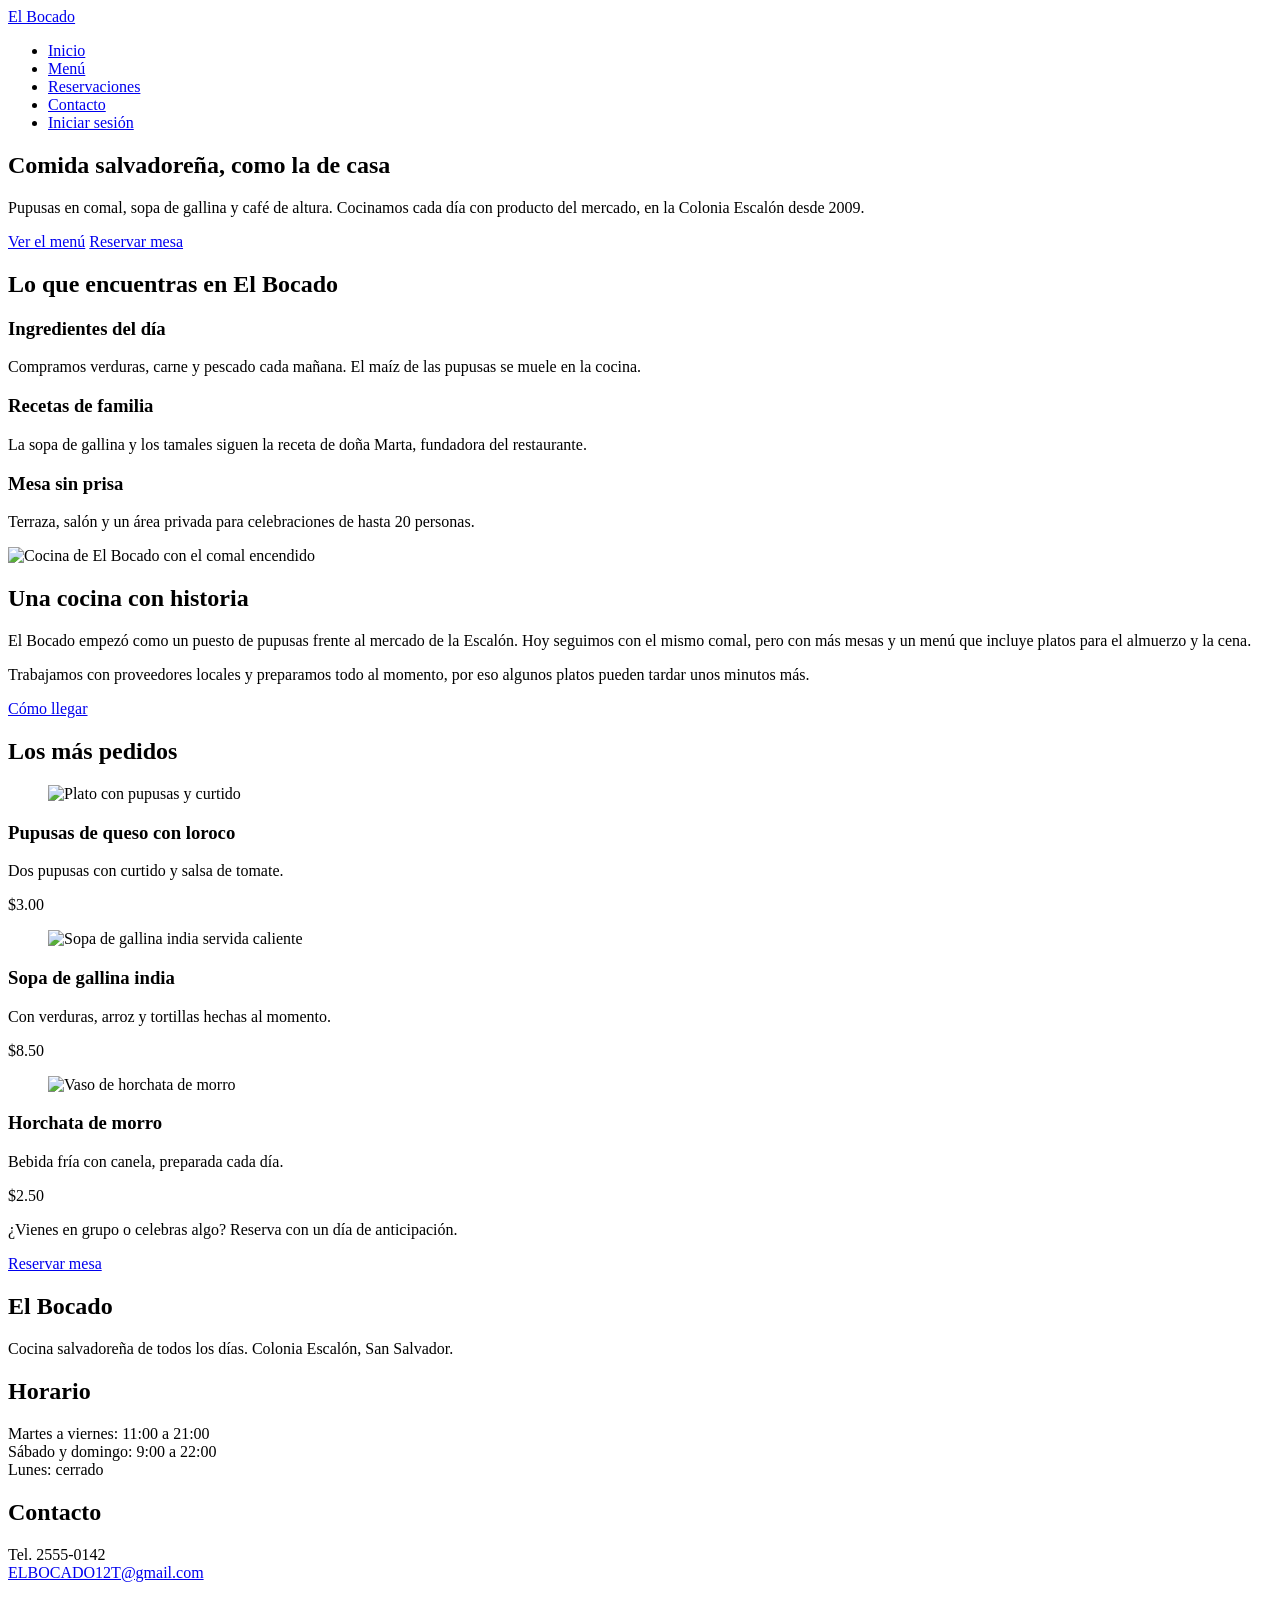
==== index.html @ 6fcf1bcb "Add files via upload" ====
<!DOCTYPE html>
<html lang="es">
<head>
  <meta charset="UTF-8">
  <meta name="viewport" content="width=device-width, initial-scale=1.0">
  <title>Cocina salvadoreña en San Salvador | El Bocado</title>
  <meta name="description" content="El Bocado: comida salvadoreña casera en la Colonia Escalón, San Salvador.">
  <link rel="preconnect" href="https://fonts.googleapis.com">
  <link rel="preconnect" href="https://fonts.gstatic.com" crossorigin>
  <link href="https://fonts.googleapis.com/css2?family=Bree+Serif&family=Nunito+Sans:wght@400;600;700&display=swap" rel="stylesheet">
  <link rel="stylesheet" href="css/estilos.css">
</head>
<body>
  <header class="cabecera">
    <div class="contenedor cabecera__interior">
      <a class="logo" href="index.html">El Bocado</a>
      <nav aria-label="Navegación principal">
        <ul class="menu-nav">
        <li><a href="index.html" class="active" aria-current="page">Inicio</a></li>
        <li><a href="menu.html">Menú</a></li>
        <li><a href="reservaciones.html">Reservaciones</a></li>
        <li><a href="contacto.html">Contacto</a></li>
        <li><a href="login.html" class="nav-login">Iniciar sesión</a></li>
        </ul>
      </nav>
    </div>
  </header>

  <main>
    <section class="hero">
      <div class="contenedor hero__texto">
        <h1>Comida salvadoreña, como la de casa</h1>
        <p>Pupusas en comal, sopa de gallina y café de altura. Cocinamos cada día con producto del mercado, en la Colonia Escalón desde 2009.</p>
        <div class="botones">
          <a class="btn" href="menu.html">Ver el menú</a>
          <a class="btn btn--blanco" href="reservaciones.html">Reservar mesa</a>
        </div>
      </div>
    </section>

    <section class="seccion">
      <div class="contenedor">
        <h2 class="seccion__titulo">Lo que encuentras en El Bocado</h2>
        <div class="rejilla rejilla--3">
          <article class="bloque">
            <h3>Ingredientes del día</h3>
            <p>Compramos verduras, carne y pescado cada mañana. El maíz de las pupusas se muele en la cocina.</p>
          </article>
          <article class="bloque">
            <h3>Recetas de familia</h3>
            <p>La sopa de gallina y los tamales siguen la receta de doña Marta, fundadora del restaurante.</p>
          </article>
          <article class="bloque">
            <h3>Mesa sin prisa</h3>
            <p>Terraza, salón y un área privada para celebraciones de hasta 20 personas.</p>
          </article>
        </div>
      </div>
    </section>

    <section class="seccion seccion--gris">
      <div class="contenedor dos-col">
        <img class="foto-redonda" src="img/nosotros.jpg" alt="Cocina de El Bocado con el comal encendido" width="800" height="600">
        <article>
          <h2>Una cocina con historia</h2>
          <p>El Bocado empezó como un puesto de pupusas frente al mercado de la Escalón. Hoy seguimos con el mismo comal, pero con más mesas y un menú que incluye platos para el almuerzo y la cena.</p>
          <p>Trabajamos con proveedores locales y preparamos todo al momento, por eso algunos platos pueden tardar unos minutos más.</p>
          <a class="btn btn--contorno" href="contacto.html">Cómo llegar</a>
        </article>
      </div>
    </section>

    <section class="seccion">
      <div class="contenedor">
        <h2 class="seccion__titulo">Los más pedidos</h2>
        <div class="rejilla rejilla--3">
          <article class="tarjeta">
            <figure class="tarjeta__foto"><img src="img/pupusas.jpg" alt="Plato con pupusas y curtido" loading="lazy" width="800" height="600"></figure>
            <div class="tarjeta__cuerpo">
              <h3>Pupusas de queso con loroco</h3>
              <p>Dos pupusas con curtido y salsa de tomate.</p>
              <p class="precio">$3.00</p>
            </div>
          </article>
          <article class="tarjeta">
            <figure class="tarjeta__foto"><img src="img/sopa-gallina.jpg" alt="Sopa de gallina india servida caliente" loading="lazy" width="800" height="600"></figure>
            <div class="tarjeta__cuerpo">
              <h3>Sopa de gallina india</h3>
              <p>Con verduras, arroz y tortillas hechas al momento.</p>
              <p class="precio">$8.50</p>
            </div>
          </article>
          <article class="tarjeta">
            <figure class="tarjeta__foto"><img src="img/horchata.jpg" alt="Vaso de horchata de morro" loading="lazy" width="800" height="600"></figure>
            <div class="tarjeta__cuerpo">
              <h3>Horchata de morro</h3>
              <p>Bebida fría con canela, preparada cada día.</p>
              <p class="precio">$2.50</p>
            </div>
          </article>
        </div>
      </div>
    </section>

    <aside class="franja">
      <div class="contenedor franja__interior">
        <p>¿Vienes en grupo o celebras algo? Reserva con un día de anticipación.</p>
        <a class="btn btn--blanco" href="reservaciones.html">Reservar mesa</a>
      </div>
    </aside>
  </main>
  <footer class="pie">
    <div class="contenedor pie__rejilla">
      <section>
        <h2 class="pie__titulo">El Bocado</h2>
        <p>Cocina salvadoreña de todos los días. Colonia Escalón, San Salvador.</p>
      </section>
      <section>
        <h2 class="pie__titulo">Horario</h2>
        <p>Martes a viernes: 11:00 a 21:00<br>Sábado y domingo: 9:00 a 22:00<br>Lunes: cerrado</p>
      </section>
      <section>
        <h2 class="pie__titulo">Contacto</h2>
        <p>Tel. 2555-0142<br><a href="mailto:hola@elbocado.example">ELBOCADO12T@gmail.com</a></p>
      </section>
    </div>
    <p class="pie__copy">© 2026 Restaurante El Bocado. Proyecto académico, negocio ficticio.</p>
  </footer>
</body>
</html>
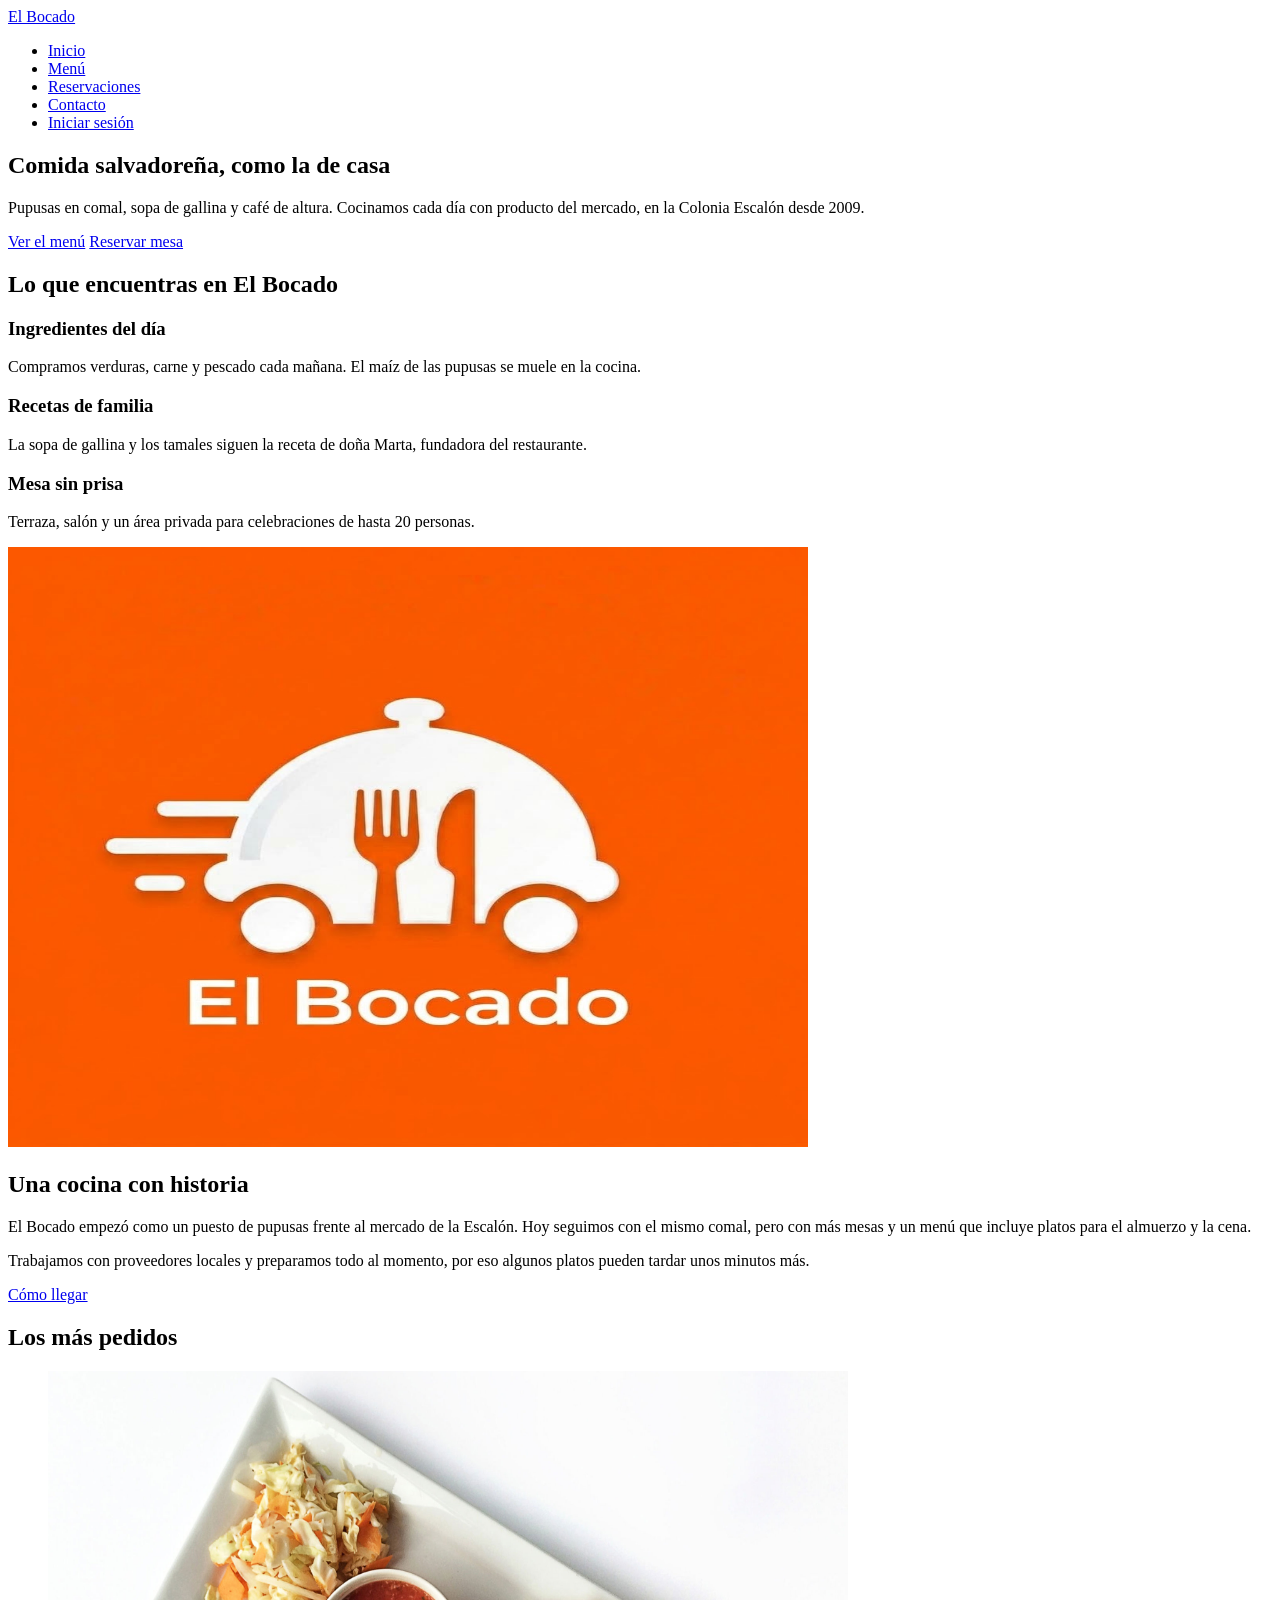
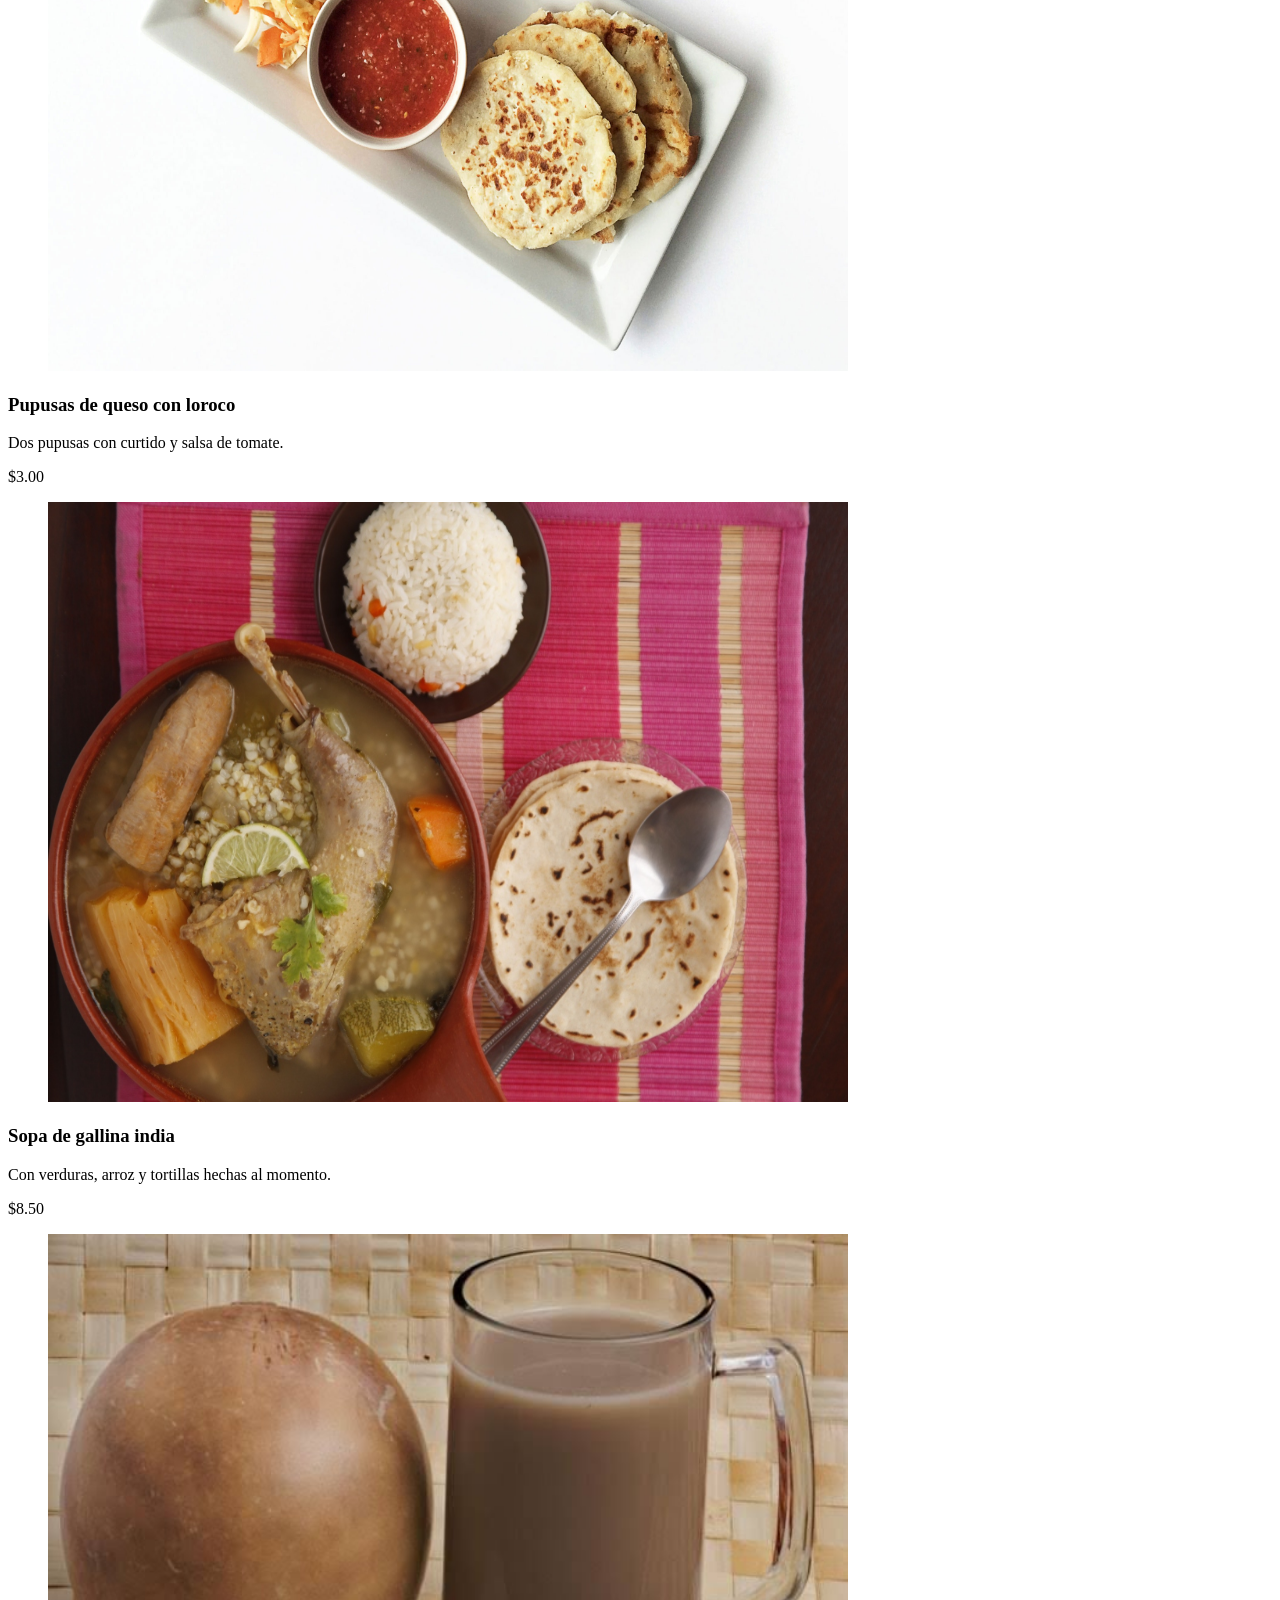
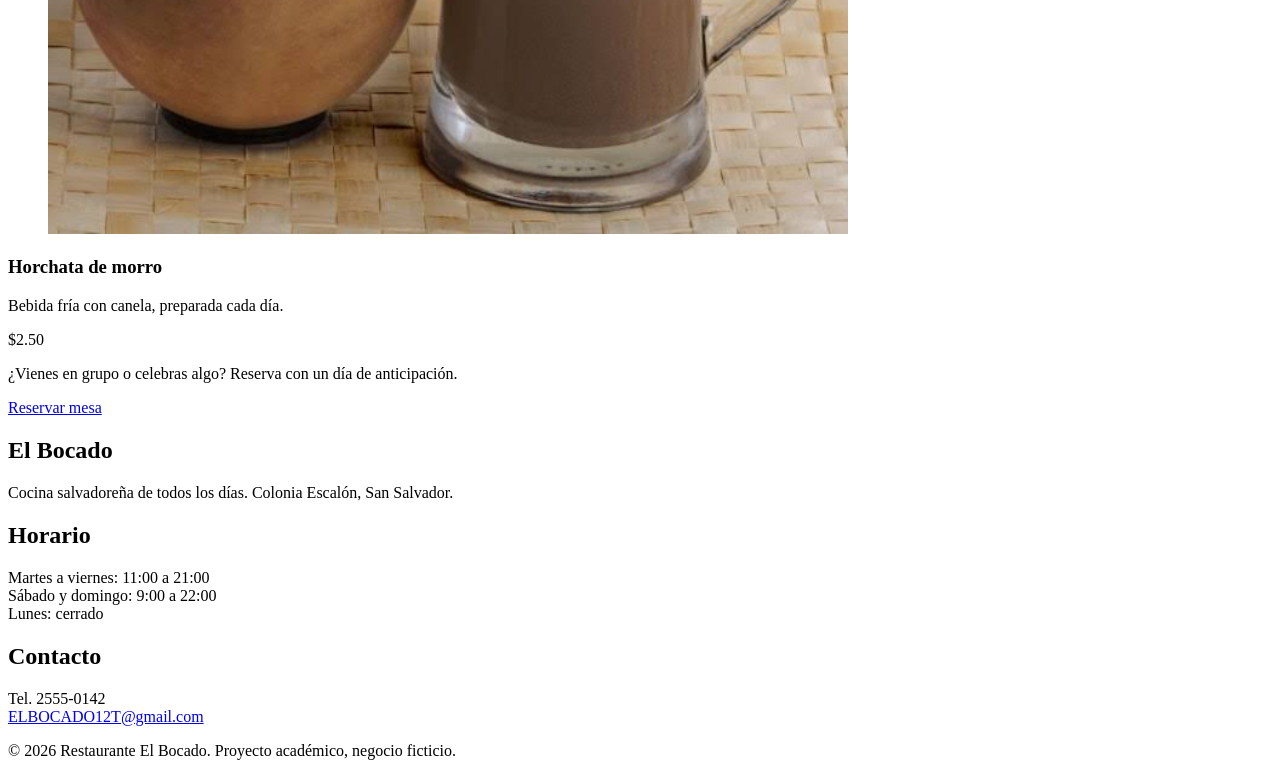
==== commit 2ba96dc3: "Update index.html" ====
--- a/index.html
+++ b/index.html
@@ -60,7 +60,7 @@
 
     <section class="seccion seccion--gris">
       <div class="contenedor dos-col">
-        <img class="foto-redonda" src="img/nosotros.jpg" alt="Cocina de El Bocado con el comal encendido" width="800" height="600">
+        <img class="foto-redonda" src="nosotros.jpg" alt="Cocina de El Bocado con el comal encendido" width="800" height="600">
         <article>
           <h2>Una cocina con historia</h2>
           <p>El Bocado empezó como un puesto de pupusas frente al mercado de la Escalón. Hoy seguimos con el mismo comal, pero con más mesas y un menú que incluye platos para el almuerzo y la cena.</p>
@@ -75,7 +75,7 @@
         <h2 class="seccion__titulo">Los más pedidos</h2>
         <div class="rejilla rejilla--3">
           <article class="tarjeta">
-            <figure class="tarjeta__foto"><img src="img/pupusas.jpg" alt="Plato con pupusas y curtido" loading="lazy" width="800" height="600"></figure>
+            <figure class="tarjeta__foto"><img src="pupusas.jpg" alt="Plato con pupusas y curtido" loading="lazy" width="800" height="600"></figure>
             <div class="tarjeta__cuerpo">
               <h3>Pupusas de queso con loroco</h3>
               <p>Dos pupusas con curtido y salsa de tomate.</p>
@@ -83,7 +83,7 @@
             </div>
           </article>
           <article class="tarjeta">
-            <figure class="tarjeta__foto"><img src="img/sopa-gallina.jpg" alt="Sopa de gallina india servida caliente" loading="lazy" width="800" height="600"></figure>
+            <figure class="tarjeta__foto"><img src="sopa-gallina.jpg" alt="Sopa de gallina india servida caliente" loading="lazy" width="800" height="600"></figure>
             <div class="tarjeta__cuerpo">
               <h3>Sopa de gallina india</h3>
               <p>Con verduras, arroz y tortillas hechas al momento.</p>
@@ -91,7 +91,7 @@
             </div>
           </article>
           <article class="tarjeta">
-            <figure class="tarjeta__foto"><img src="img/horchata.jpg" alt="Vaso de horchata de morro" loading="lazy" width="800" height="600"></figure>
+            <figure class="tarjeta__foto"><img src="horchata.jpg" alt="Vaso de horchata de morro" loading="lazy" width="800" height="600"></figure>
             <div class="tarjeta__cuerpo">
               <h3>Horchata de morro</h3>
               <p>Bebida fría con canela, preparada cada día.</p>
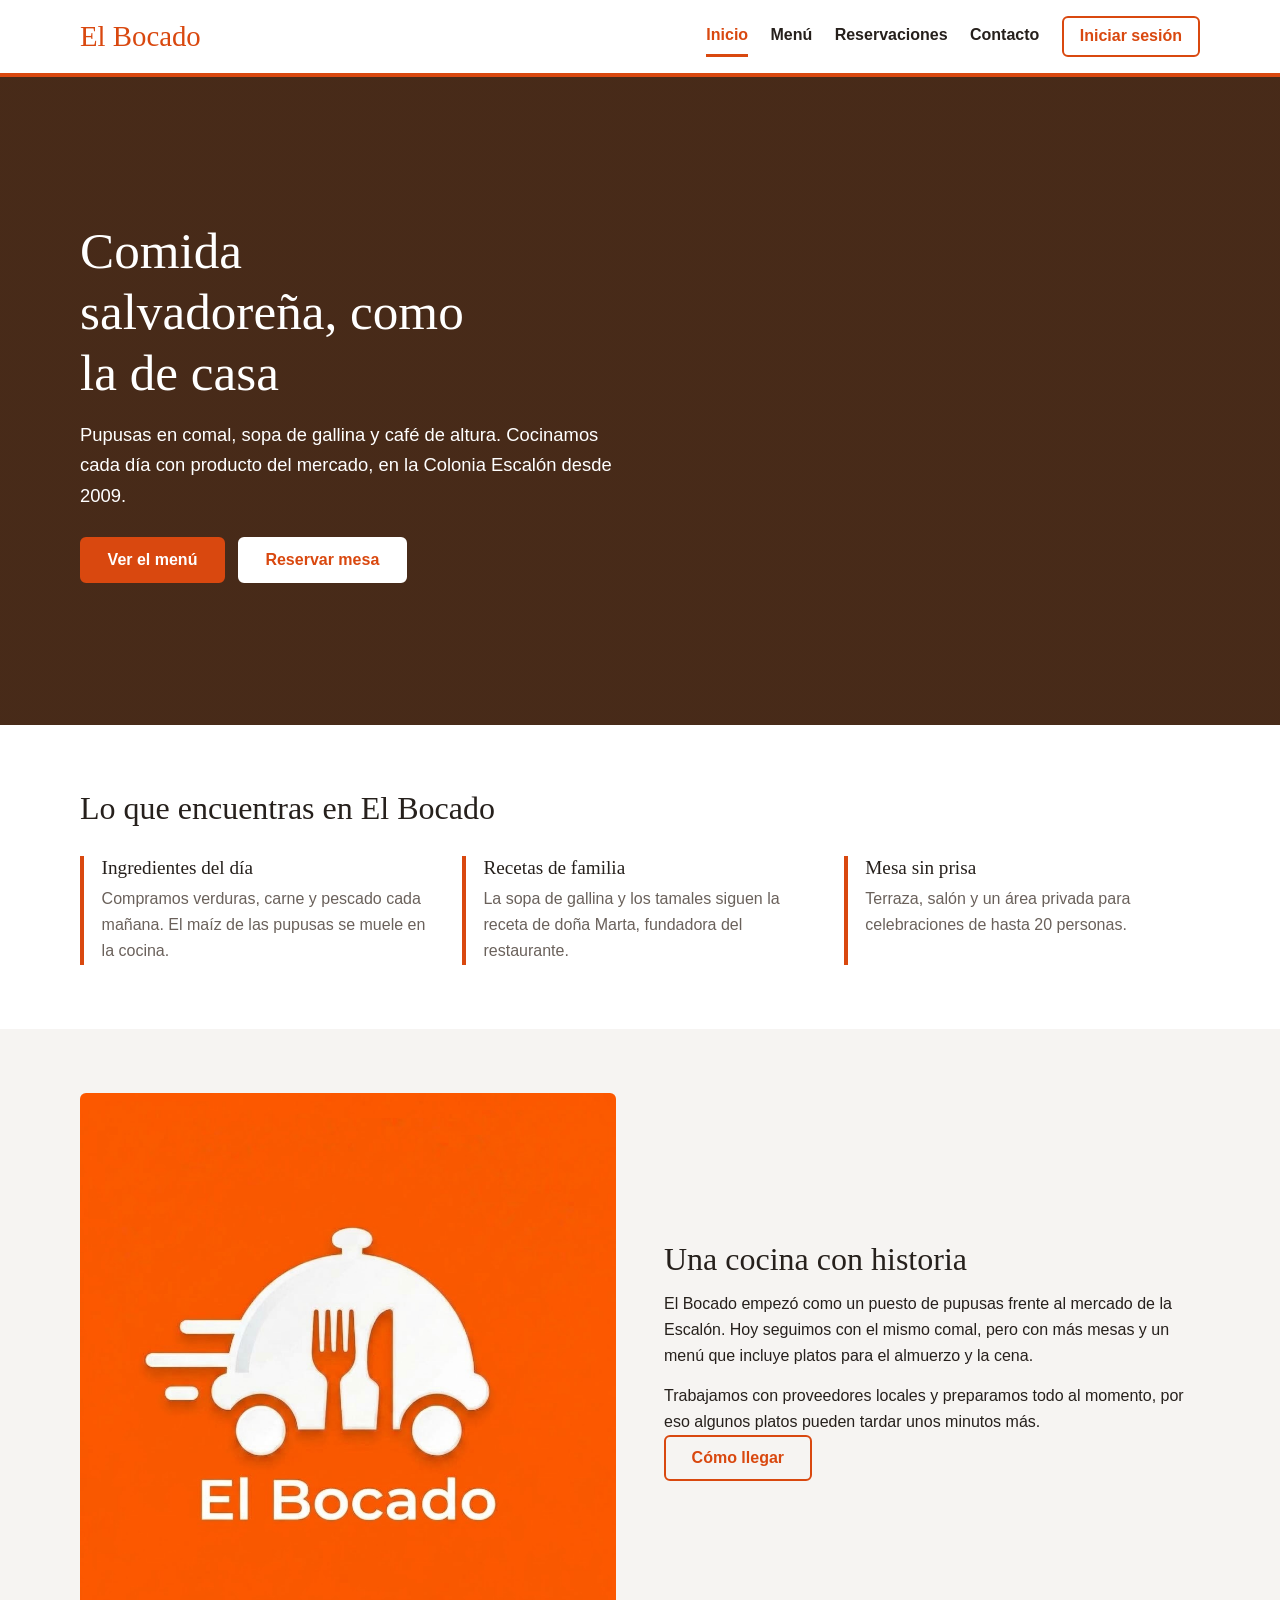
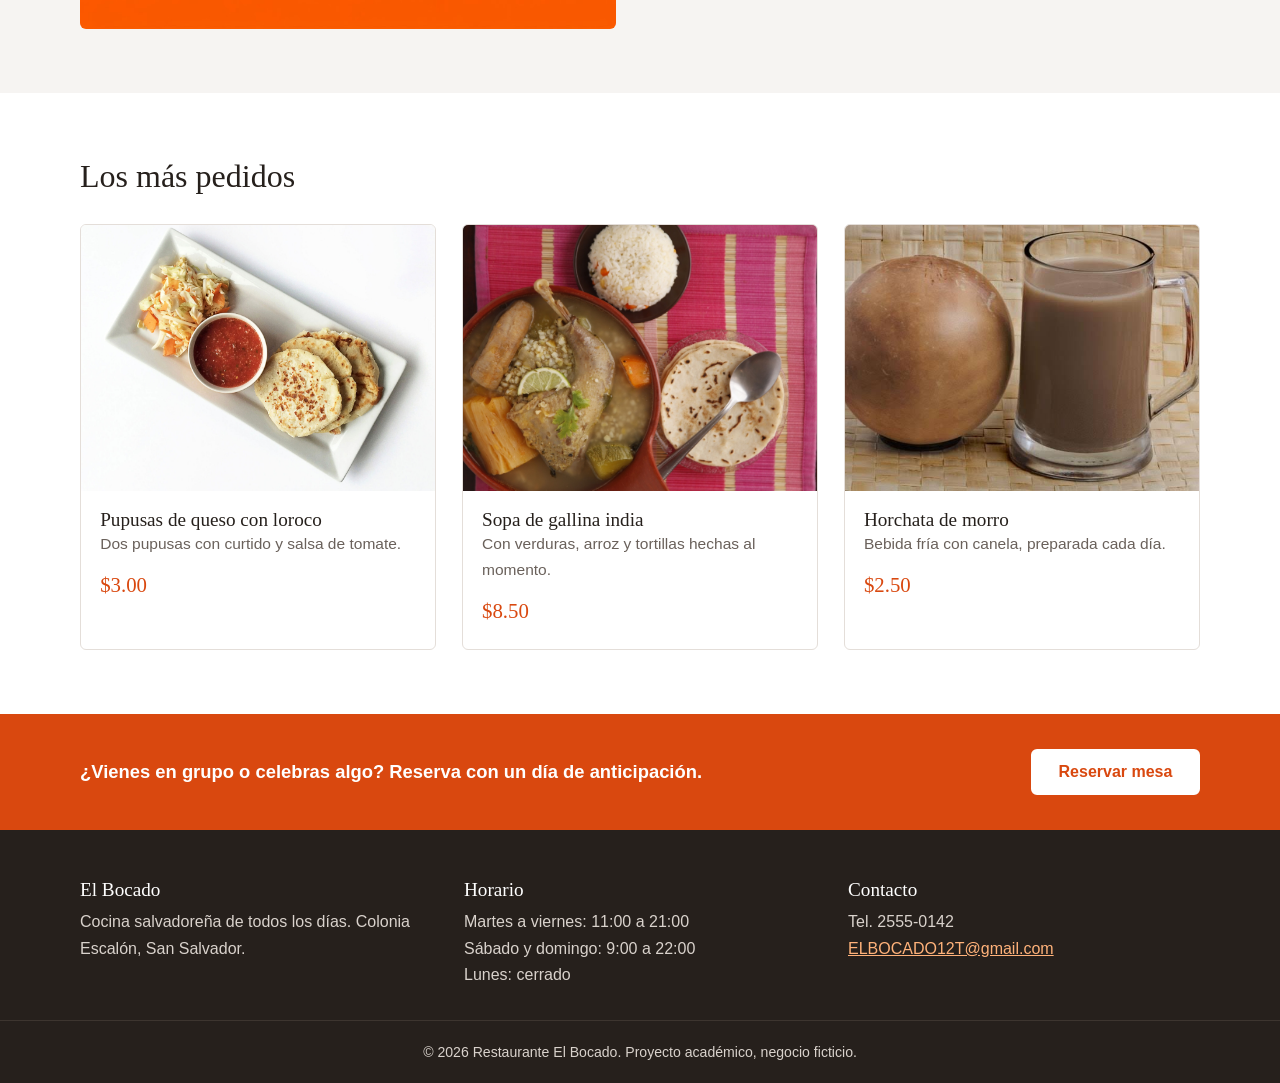
==== commit 2a5488aa: "Update index.html" ====
--- a/index.html
+++ b/index.html
@@ -8,7 +8,7 @@
   <link rel="preconnect" href="https://fonts.googleapis.com">
   <link rel="preconnect" href="https://fonts.gstatic.com" crossorigin>
   <link href="https://fonts.googleapis.com/css2?family=Bree+Serif&family=Nunito+Sans:wght@400;600;700&display=swap" rel="stylesheet">
-  <link rel="stylesheet" href="css/estilos.css">
+  <link rel="stylesheet" href="estilos.css">
 </head>
 <body>
   <header class="cabecera">
--- a/estilos.css
+++ b/estilos.css
@@ -0,0 +1,389 @@
+/* =====================================================
+   EL BOCADO - Hoja de estilos principal
+   Contenido:
+   1. Variables
+   2. Reinicio y base
+   3. Botones
+   4. Cabecera y navegación
+   5. Portada (hero) y encabezados de página
+   6. Secciones y rejillas
+   7. Tarjetas
+   8. Formularios
+   9. Login, mapa, franja y pie de página
+   10. Responsivo (tablet y móvil)
+   ===================================================== */
+
+/* ---------- 1. Variables ---------- */
+:root {
+  --naranja: #d9480f;
+  --naranja-oscuro: #b23a08;
+  --naranja-suave: #fff0e5;
+  --carbon: #26201c;
+  --gris-texto: #6a615b;
+  --gris-fondo: #f6f4f2;
+  --linea: #e4ded9;
+  --blanco: #ffffff;
+  --error: #c92a2a;
+  --radio: 6px;
+  --sombra: 0 10px 24px rgba(38, 32, 28, 0.15);
+}
+
+/* ---------- 2. Reinicio y base ---------- */
+* { box-sizing: border-box; margin: 0; padding: 0; }
+
+html { scroll-behavior: smooth; }
+
+body {
+  font-family: "Nunito Sans", Arial, sans-serif;
+  color: var(--carbon);
+  background: var(--blanco);
+  line-height: 1.65;
+}
+
+h1, h2, h3 {
+  font-family: "Bree Serif", Georgia, serif;
+  font-weight: 400;
+  line-height: 1.2;
+}
+
+h1 { font-size: clamp(2rem, 5vw, 3.2rem); }
+h2 { font-size: clamp(1.5rem, 3vw, 2rem); margin-bottom: 0.75rem; }
+h3 { font-size: 1.2rem; }
+
+p + p { margin-top: 0.8rem; }
+
+img { display: block; max-width: 100%; height: auto; }
+
+a {
+  color: var(--naranja);
+  transition: all 0.3s ease;
+}
+a:hover { color: var(--naranja-oscuro); }
+
+a:focus-visible,
+button:focus-visible {
+  outline: 3px solid var(--carbon);
+  outline-offset: 3px;
+}
+
+.contenedor { width: min(1120px, 92%); margin-inline: auto; }
+
+/* ---------- 3. Botones ---------- */
+.btn {
+  display: inline-block;
+  padding: 0.75rem 1.6rem;
+  background: var(--naranja);
+  color: var(--blanco);
+  border: 2px solid var(--naranja);
+  border-radius: var(--radio);
+  font: 700 1rem "Nunito Sans", Arial, sans-serif;
+  text-decoration: none;
+  cursor: pointer;
+  transition: all 0.3s ease;
+}
+.btn:hover {
+  background: var(--naranja-oscuro);
+  border-color: var(--naranja-oscuro);
+  color: var(--blanco);
+  transform: translateY(-2px);
+}
+.btn:active { transform: translateY(0); }
+
+.btn--blanco { background: var(--blanco); color: var(--naranja); border-color: var(--blanco); }
+.btn--blanco:hover { background: var(--naranja-suave); border-color: var(--naranja-suave); color: var(--naranja-oscuro); }
+
+.btn--contorno { background: transparent; color: var(--naranja); }
+.btn--contorno:hover { background: var(--naranja); color: var(--blanco); }
+
+.btn--completo { width: 100%; }
+
+.botones { display: flex; flex-wrap: wrap; gap: 0.8rem; margin-top: 1.6rem; }
+
+/* ---------- 4. Cabecera y navegación ---------- */
+.cabecera {
+  background: var(--blanco);
+  border-bottom: 4px solid var(--naranja);
+  position: sticky;
+  top: 0;
+  z-index: 10;
+}
+.cabecera__interior {
+  display: flex;
+  align-items: center;
+  justify-content: space-between;
+  gap: 1rem;
+  padding-block: 0.8rem;
+}
+
+.logo {
+  font-family: "Bree Serif", Georgia, serif;
+  font-size: 1.8rem;
+  color: var(--naranja);
+  text-decoration: none;
+}
+.logo:hover { color: var(--naranja-oscuro); }
+
+.menu-nav {
+  display: flex;
+  flex-wrap: wrap;
+  align-items: center;
+  gap: 0.3rem 1.4rem;
+  list-style: none;
+}
+.menu-nav a {
+  display: inline-block;
+  padding: 0.35rem 0;
+  color: var(--carbon);
+  font-weight: 600;
+  text-decoration: none;
+  border-bottom: 3px solid transparent;
+}
+.menu-nav a:hover { color: var(--naranja); border-bottom-color: var(--naranja-suave); }
+
+/* Página activa */
+.menu-nav a.active { color: var(--naranja); border-bottom-color: var(--naranja); }
+
+.menu-nav a.nav-login {
+  padding: 0.35rem 1rem;
+  border: 2px solid var(--naranja);
+  border-radius: var(--radio);
+  color: var(--naranja);
+}
+.menu-nav a.nav-login:hover,
+.menu-nav a.nav-login.active { background: var(--naranja); color: var(--blanco); }
+
+/* ---------- 5. Portada y encabezados de página ---------- */
+.hero {
+  min-height: 72vh;
+  display: flex;
+  align-items: center;
+  color: var(--blanco);
+  background:
+    linear-gradient(rgba(38, 32, 28, 0.6), rgba(38, 32, 28, 0.6)),
+    url("../img/hero.jpg") center / cover no-repeat;
+  background-color: #7a3a14;
+}
+.hero__texto { max-width: 1120px; }
+.hero__texto h1 { max-width: 16ch; }
+.hero__texto p { max-width: 52ch; margin-top: 1rem; font-size: 1.15rem; }
+
+.encabezado-pagina {
+  background: var(--naranja);
+  color: var(--blanco);
+  padding-block: 2.5rem;
+}
+.encabezado-pagina p { margin-top: 0.4rem; }
+
+.subnav { display: flex; flex-wrap: wrap; gap: 0.6rem; margin-top: 1.4rem; }
+.subnav a {
+  padding: 0.35rem 1rem;
+  border: 2px solid var(--blanco);
+  border-radius: 50px;
+  color: var(--blanco);
+  font-weight: 600;
+  text-decoration: none;
+}
+.subnav a:hover { background: var(--blanco); color: var(--naranja); }
+
+/* ---------- 6. Secciones y rejillas ---------- */
+.seccion { padding-block: 4rem; }
+.seccion--gris { background: var(--gris-fondo); }
+.seccion__titulo { margin-bottom: 1.8rem; }
+
+.rejilla { display: grid; gap: 1.6rem; }
+.rejilla--3 { grid-template-columns: repeat(3, 1fr); }
+
+.dos-col {
+  display: grid;
+  grid-template-columns: 1fr 1fr;
+  gap: 3rem;
+  align-items: center;
+}
+.dos-col--formulario { grid-template-columns: 1.5fr 1fr; align-items: start; }
+
+.foto-redonda { width: 100%; border-radius: var(--radio); }
+
+.bloque { border-left: 4px solid var(--naranja); padding-left: 1.1rem; }
+.bloque h3 { margin-bottom: 0.4rem; }
+.bloque p { color: var(--gris-texto); }
+
+.lateral {
+  background: var(--gris-fondo);
+  border-radius: var(--radio);
+  padding: 1.6rem;
+}
+.lateral img { border-radius: var(--radio); margin-bottom: 1.2rem; width: 100%; }
+.lateral h2 { font-size: 1.4rem; }
+.lateral p { color: var(--gris-texto); }
+.lateral strong { color: var(--carbon); }
+
+/* ---------- 7. Tarjetas ---------- */
+.tarjeta {
+  background: var(--blanco);
+  border: 1px solid var(--linea);
+  border-radius: var(--radio);
+  overflow: hidden;
+  transition: all 0.3s ease;
+}
+.tarjeta:hover { transform: translateY(-6px); box-shadow: var(--sombra); }
+
+.tarjeta__foto { position: relative; overflow: hidden; }
+.tarjeta__foto img {
+  width: 100%;
+  aspect-ratio: 4 / 3;
+  object-fit: cover;
+  transition: transform 0.4s ease;
+}
+.tarjeta:hover .tarjeta__foto img { transform: scale(1.07); }
+
+.etiqueta {
+  position: absolute;
+  top: 0.7rem;
+  left: 0.7rem;
+  z-index: 1;
+  background: var(--naranja);
+  color: var(--blanco);
+  font-size: 0.85rem;
+  font-weight: 700;
+  padding: 0.15rem 0.7rem;
+  border-radius: 3px;
+}
+
+.tarjeta__cuerpo { padding: 1.1rem 1.2rem 1.3rem; }
+.tarjeta__cuerpo p { color: var(--gris-texto); font-size: 0.97rem; }
+.tarjeta__cuerpo .precio {
+  margin-top: 0.7rem;
+  font-family: "Bree Serif", Georgia, serif;
+  font-size: 1.3rem;
+  color: var(--naranja);
+}
+
+/* ---------- 8. Formularios ---------- */
+.formulario { display: grid; gap: 1.1rem; }
+
+.campo { display: grid; gap: 0.35rem; }
+.campo-doble { display: grid; grid-template-columns: 1fr 1fr; gap: 1.1rem; }
+
+.formulario label { font-weight: 700; font-size: 0.95rem; }
+
+.formulario input,
+.formulario select,
+.formulario textarea {
+  width: 100%;
+  padding: 0.7rem 0.85rem;
+  font: inherit;
+  color: var(--carbon);
+  background: var(--blanco);
+  border: 2px solid var(--linea);
+  border-radius: var(--radio);
+  transition: all 0.3s ease;
+}
+.formulario textarea { resize: vertical; }
+
+.formulario input::placeholder,
+.formulario textarea::placeholder { color: #9a918b; }
+
+/* Estado de foco: borde naranja y halo suave */
+.formulario input:focus,
+.formulario select:focus,
+.formulario textarea:focus {
+  outline: none;
+  border-color: var(--naranja);
+  box-shadow: 0 0 0 4px rgba(217, 72, 15, 0.18);
+}
+
+/* Validación: solo después de que la persona escribió algo */
+.formulario input:user-invalid,
+.formulario select:user-invalid,
+.formulario textarea:user-invalid { border-color: var(--error); }
+.formulario input:user-invalid:focus,
+.formulario textarea:user-invalid:focus { box-shadow: 0 0 0 4px rgba(201, 42, 42, 0.18); }
+
+.campo-check { display: flex; align-items: center; gap: 0.6rem; }
+.campo-check input { width: 1.1rem; height: 1.1rem; accent-color: var(--naranja); }
+.campo-check label { font-weight: 400; }
+
+/* ---------- 9. Login, mapa, franja y pie ---------- */
+.principal-centrado {
+  min-height: 70vh;
+  display: flex;
+  align-items: center;
+  justify-content: center;
+  padding: 3rem 1rem;
+  background: var(--gris-fondo);
+}
+.caja-login {
+  width: min(430px, 100%);
+  background: var(--blanco);
+  border-top: 5px solid var(--naranja);
+  border-radius: var(--radio);
+  padding: 2.2rem 2rem;
+  box-shadow: var(--sombra);
+}
+.caja-login h1 { font-size: 2rem; }
+.caja-login > p { color: var(--gris-texto); margin: 0.3rem 0 1.5rem; }
+.caja-login__pie { text-align: center; margin-top: 1.3rem; font-size: 0.95rem; }
+
+.mapa iframe { display: block; width: 100%; height: 420px; border: 0; }
+
+.franja { background: var(--naranja); color: var(--blanco); padding-block: 2.2rem; }
+.franja__interior {
+  display: flex;
+  flex-wrap: wrap;
+  align-items: center;
+  justify-content: space-between;
+  gap: 1rem;
+}
+.franja p { font-size: 1.15rem; font-weight: 600; }
+
+.pie { background: var(--carbon); color: #d9d2cc; padding-top: 3rem; }
+.pie a { color: #ffb27a; }
+.pie a:hover { color: var(--blanco); }
+.pie__rejilla {
+  display: grid;
+  grid-template-columns: repeat(3, 1fr);
+  gap: 2rem;
+  padding-bottom: 2rem;
+}
+.pie__titulo { font-size: 1.2rem; color: var(--blanco); margin-bottom: 0.5rem; }
+.pie__copy {
+  text-align: center;
+  padding: 1.2rem 1rem;
+  font-size: 0.88rem;
+  border-top: 1px solid #3d352f;
+}
+
+/* ---------- 10. Responsivo ---------- */
+
+/* Tablet */
+@media (max-width: 900px) {
+  .rejilla--3 { grid-template-columns: repeat(2, 1fr); }
+  .dos-col,
+  .dos-col--formulario { grid-template-columns: 1fr; gap: 2rem; }
+  .pie__rejilla { grid-template-columns: 1fr 1fr; }
+}
+
+/* Móvil */
+@media (max-width: 640px) {
+  .cabecera { position: static; }
+  .cabecera__interior { flex-direction: column; }
+  .menu-nav { justify-content: center; gap: 0.2rem 1rem; }
+
+  .seccion { padding-block: 2.8rem; }
+  .hero { min-height: 62vh; }
+
+  .rejilla--3,
+  .campo-doble,
+  .pie__rejilla { grid-template-columns: 1fr; }
+
+  .franja__interior { flex-direction: column; text-align: center; }
+  .caja-login { padding: 1.8rem 1.3rem; }
+  .mapa iframe { height: 320px; }
+}
+
+/* Respeta a quien prefiere menos movimiento */
+@media (prefers-reduced-motion: reduce) {
+  * { transition: none !important; scroll-behavior: auto !important; }
+  .tarjeta:hover,
+  .btn:hover { transform: none; }
+}
